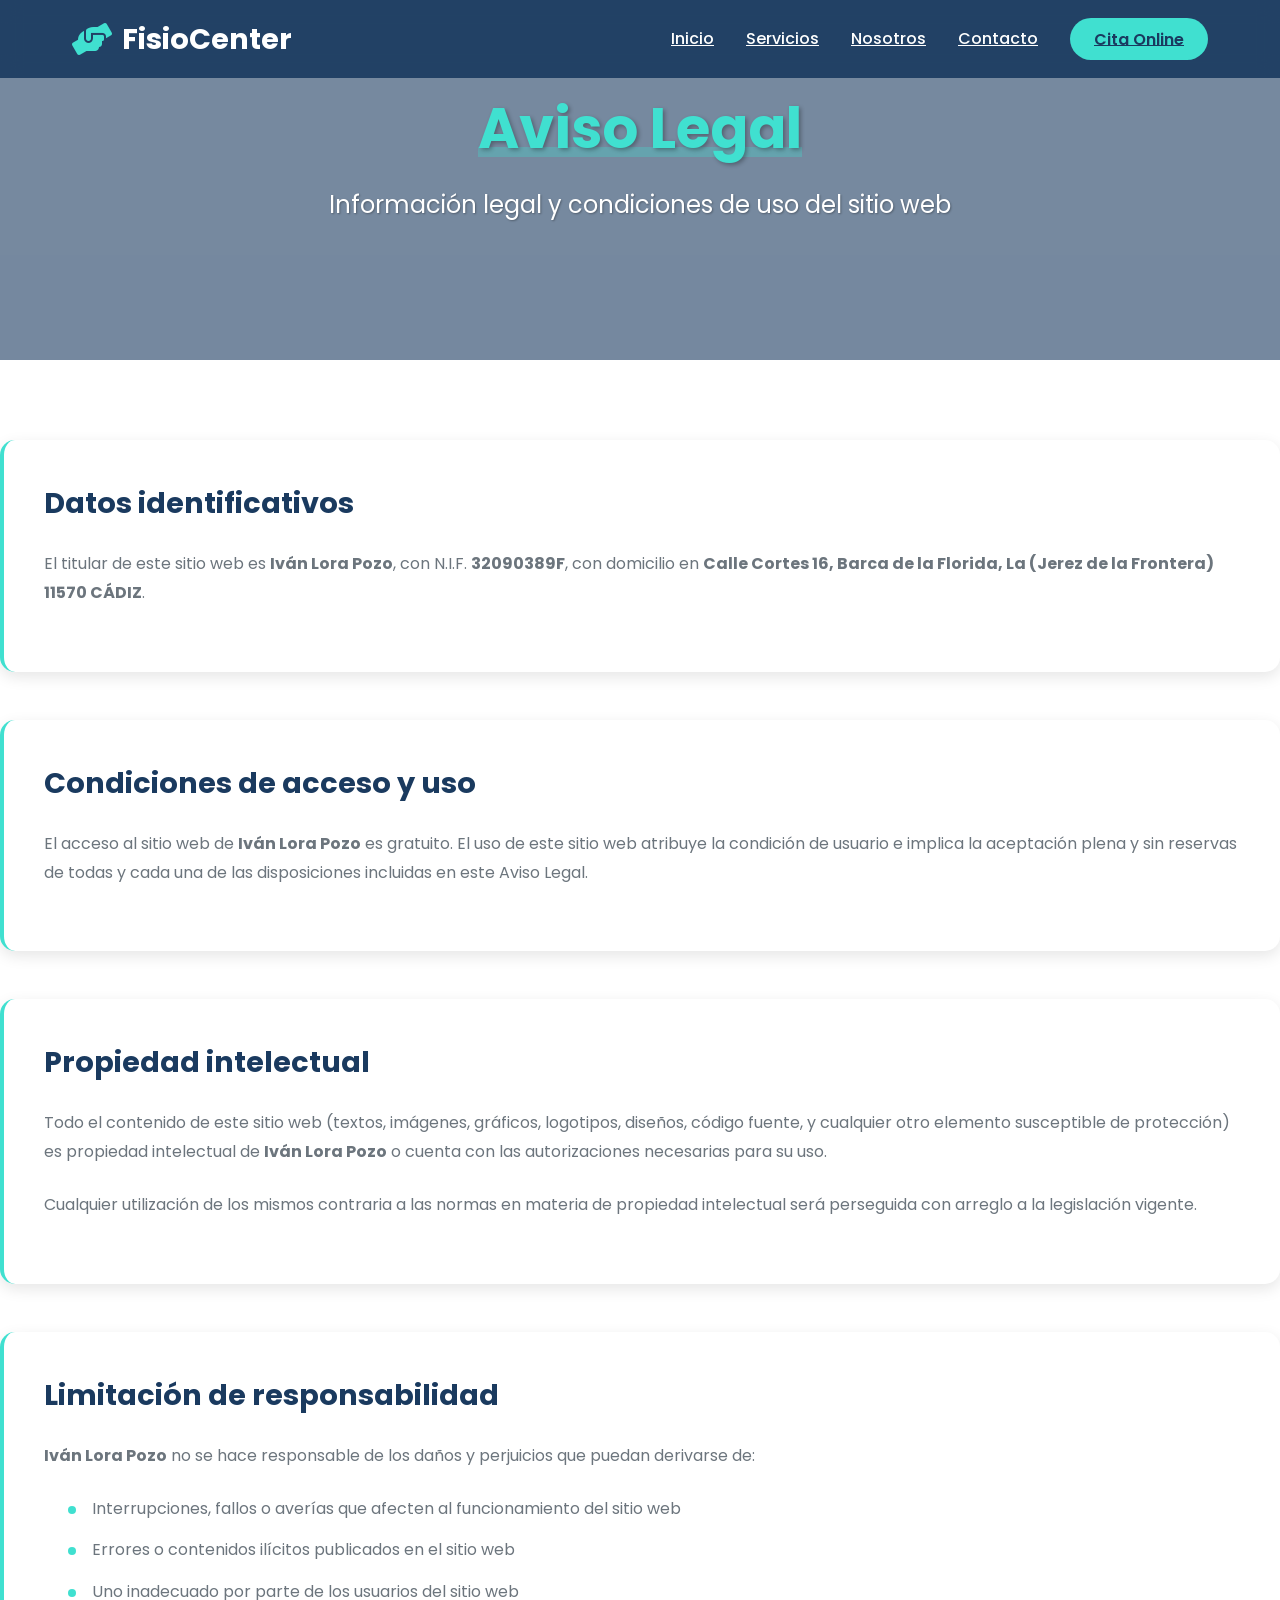
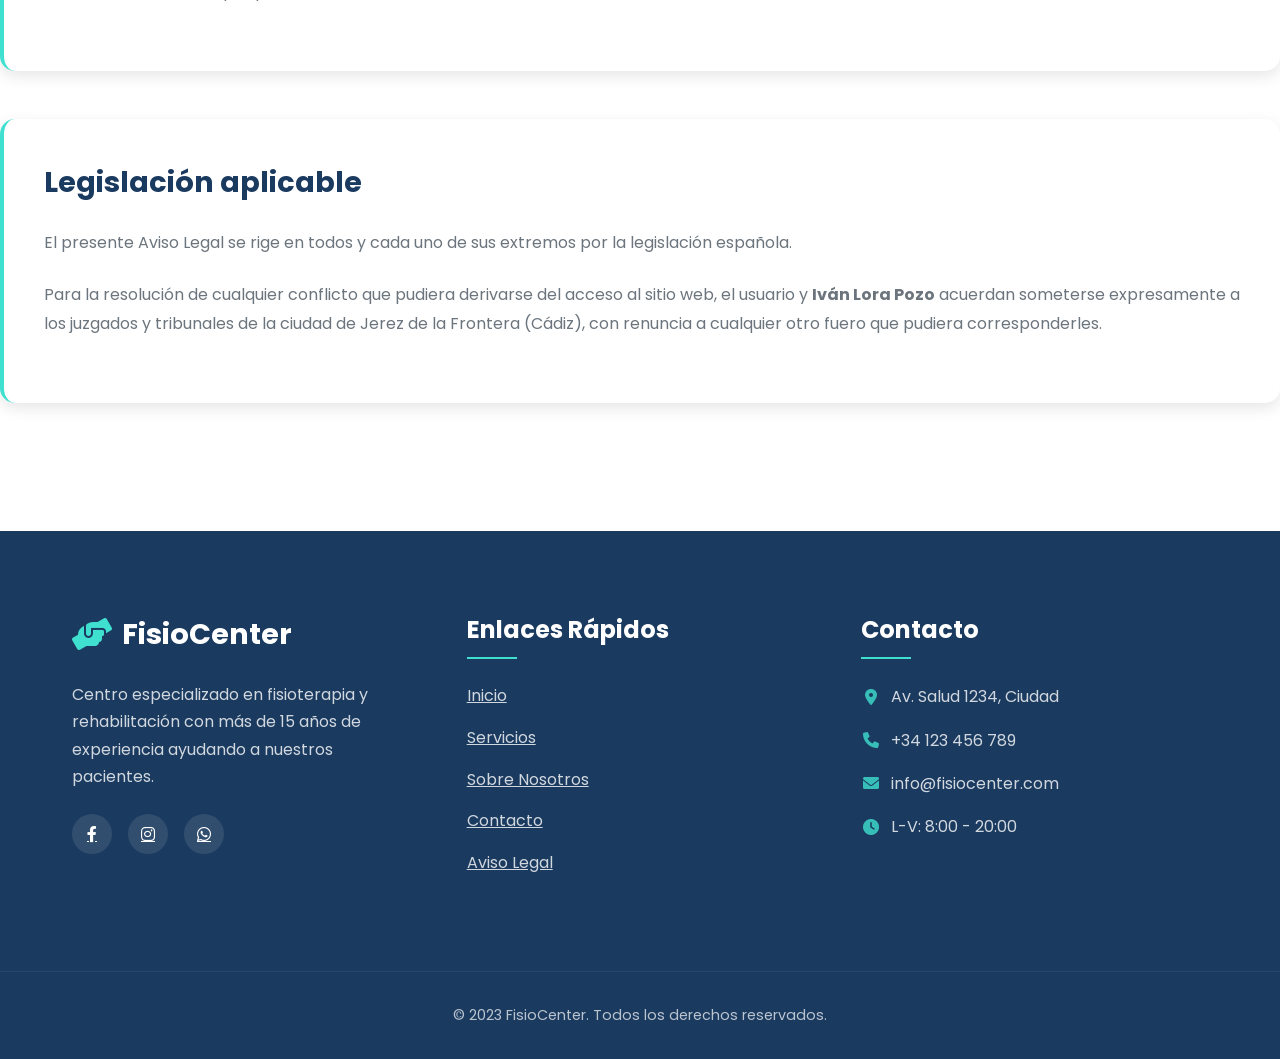
==== avisoLegal.html @ 9b80ffe2 "Add files via upload" ====
<!DOCTYPE html>
<html lang="es">
<head>
    <meta charset="UTF-8">
    <meta name="viewport" content="width=device-width, initial-scale=1.0">
    <title>Aviso Legal - FisioCenter</title>
    <link rel="stylesheet" href="styles.css">
    <link rel="stylesheet" href="legal.css">
    <link rel="stylesheet" href="https://cdnjs.cloudflare.com/ajax/libs/font-awesome/6.0.0-beta3/css/all.min.css">
    <link href="https://fonts.googleapis.com/css2?family=Poppins:wght@300;400;500;600;700&display=swap" rel="stylesheet">
</head>
<body>
    <!-- Header -->
    <header id="main-header">
        <!-- El contenido del header se carga dinámicamente con JS -->
    </header>

    <!-- Hero Section -->
    <section class="hero legal-hero">
        <div class="hero-video">
            <video autoplay muted loop>
                <source src="videos/fisio-hero.mp4" type="video/mp4">
                Tu navegador no soporta videos HTML5
            </video>
            <div class="video-overlay"></div>
        </div>
        <div class="container hero-content">
            <h1><span class="highlight">Aviso Legal</span></h1>
            <p class="hero-subtitle">Información legal y condiciones de uso del sitio web</p>
        </div>
    </section>

    <!-- Main Content -->
    <main class="legal-main">
        <div class="container">
            <section class="legal-section animate">
                <h2>Datos identificativos</h2>
                <div class="legal-content">
                    <p>El titular de este sitio web es <strong>Iván Lora Pozo</strong>, con N.I.F. <strong>32090389F</strong>, con domicilio en <strong>Calle Cortes 16, Barca de la Florida, La (Jerez de la Frontera) 11570 CÁDIZ</strong>.</p>
                </div>
            </section>

            <section class="legal-section animate delay-1">
                <h2>Condiciones de acceso y uso</h2>
                <div class="legal-content">
                    <p>El acceso al sitio web de <strong>Iván Lora Pozo</strong> es gratuito. El uso de este sitio web atribuye la condición de usuario e implica la aceptación plena y sin reservas de todas y cada una de las disposiciones incluidas en este Aviso Legal.</p>
                </div>
            </section>

            <section class="legal-section animate delay-2">
                <h2>Propiedad intelectual</h2>
                <div class="legal-content">
                    <p>Todo el contenido de este sitio web (textos, imágenes, gráficos, logotipos, diseños, código fuente, y cualquier otro elemento susceptible de protección) es propiedad intelectual de <strong>Iván Lora Pozo</strong> o cuenta con las autorizaciones necesarias para su uso.</p>
                    <p>Cualquier utilización de los mismos contraria a las normas en materia de propiedad intelectual será perseguida con arreglo a la legislación vigente.</p>
                </div>
            </section>

            <section class="legal-section animate delay-3">
                <h2>Limitación de responsabilidad</h2>
                <div class="legal-content">
                    <p><strong>Iván Lora Pozo</strong> no se hace responsable de los daños y perjuicios que puedan derivarse de:</p>
                    <ul>
                        <li>Interrupciones, fallos o averías que afecten al funcionamiento del sitio web</li>
                        <li>Errores o contenidos ilícitos publicados en el sitio web</li>
                        <li>Uno inadecuado por parte de los usuarios del sitio web</li>
                    </ul>
                </div>
            </section>

            <section class="legal-section animate delay-4">
                <h2>Legislación aplicable</h2>
                <div class="legal-content">
                    <p>El presente Aviso Legal se rige en todos y cada uno de sus extremos por la legislación española.</p>
                    <p>Para la resolución de cualquier conflicto que pudiera derivarse del acceso al sitio web, el usuario y <strong>Iván Lora Pozo</strong> acuerdan someterse expresamente a los juzgados y tribunales de la ciudad de Jerez de la Frontera (Cádiz), con renuncia a cualquier otro fuero que pudiera corresponderles.</p>
                </div>
            </section>
        </div>
    </main>

    <!-- Footer -->
    <footer id="main-footer">
        <!-- El contenido del footer se carga dinámicamente con JS -->
    </footer>

    <script src="main.js"></script>
    <script src="legal.js"></script>
</body>
</html>
---- styles.css ----
/* Estilos generales mejorados */
:root {
    --azul-profesional: #2E5A88;
    --azul-oscuro: #1A3A5F;
    --azul-turquesa: #40E0D0;
    --azul-claro: #87CEEB;
    --blanco: #FFFFFF;
    --gris-claro: #F8F9FA;
    --gris-medio: #E9ECEF;
    --texto-oscuro: #333333;
    --texto-gris: #6C757D;
    --highlight-color: #FF6B6B;
    --sombra: 0 5px 15px rgba(0, 0, 0, 0.1);
    --transicion: all 0.3s ease;
}

* {
    margin: 0;
    padding: 0;
    box-sizing: border-box;
}

body {
    font-family: 'Poppins', sans-serif;
    color: var(--texto-oscuro);
    line-height: 1.6;
    overflow-x: hidden;
}

/* Header mejorado */
header {
    background-color: rgba(26, 58, 95, 0.9);
    backdrop-filter: blur(10px);
    padding: 1rem 0;
    position: fixed;
    width: 100%;
    top: 0;
    z-index: 1000;
    transition: var(--transicion);
}

.header-container {
    display: flex;
    justify-content: space-between;
    align-items: center;
    max-width: 1200px;
    margin: 0 auto;
    padding: 0 2rem;
}

.logo {
    display: flex;
    align-items: center;
    font-size: 1.8rem;
    font-weight: 700;
    color: var(--blanco);
}

.logo i {
    color: var(--azul-turquesa);
    margin-right: 10px;
    font-size: 2rem;
}

nav ul {
    display: flex;
    list-style: none;
    align-items: center;
}

nav ul li {
    margin-left: 2rem;
}

nav ul li a {
    color: var(--blanco);
    font-weight: 500;
    transition: var(--transicion);
    position: relative;
}

nav ul li a:hover {
    color: var(--azul-turquesa);
}

.btn-nav {
    background-color: var(--azul-turquesa);
    color: var(--azul-oscuro);
    padding: 0.6rem 1.5rem;
    border-radius: 50px;
    font-weight: 600;
    transition: var(--transicion);
}

.btn-nav:hover {
    background-color: var(--blanco);
    transform: translateY(-3px);
    box-shadow: 0 5px 15px rgba(64, 224, 208, 0.4);
}

/* Hero Section Mejorada */
.hero {
    position: relative;
    height: 60vh;
    display: flex;
    align-items: center;
    color: var(--blanco);
    margin-top: 0;
    overflow: hidden;
}

.hero-video {
    position: absolute;
    top: 0;
    left: 0;
    width: 100%;
    height: 100%;
    z-index: -1;
}

.hero-video video {
    width: 100%;
    height: 100%;
    object-fit: cover;
}

.video-overlay {
    position: absolute;
    top: 0;
    left: 0;
    width: 100%;
    height: 100%;
    background: rgba(26, 58, 95, 0.6);
}

.hero-content {
    max-width: 1200px;
    margin: 0 auto;
    padding: 0 2rem;
    text-align: center;
    position: relative;
    z-index: 1;
}

.hero h1 {
    font-size: 3.5rem;
    font-weight: 700;
    margin-bottom: 1.5rem;
    line-height: 1.2;
    text-shadow: 2px 2px 4px rgba(0, 0, 0, 0.3);
}

.highlight {
    color: var(--azul-turquesa);
    position: relative;
    display: inline-block;
}

.highlight::after {
    content: '';
    position: absolute;
    bottom: 5px;
    left: 0;
    width: 100%;
    height: 10px;
    background-color: rgba(64, 224, 208, 0.3);
    z-index: -1;
}

.hero-subtitle {
    font-size: 1.5rem;
    max-width: 700px;
    margin: 0 auto 2.5rem;
    text-shadow: 1px 1px 2px rgba(0, 0, 0, 0.3);
}

.hero-buttons {
    display: flex;
    justify-content: center;
    gap: 1.5rem;
    margin-bottom: 3rem;
}

.btn {
    display: inline-block;
    padding: 1rem 2rem;
    border-radius: 50px;
    font-weight: 600;
    transition: var(--transicion);
    text-align: center;
}

.btn-primary {
    background-color: var(--azul-turquesa);
    color: var(--azul-oscuro);
    box-shadow: 0 5px 15px rgba(64, 224, 208, 0.4);
}

.btn-primary:hover {
    transform: translateY(-5px);
    box-shadow: 0 8px 25px rgba(64, 224, 208, 0.6);
}

.btn-secondary {
    background-color: transparent;
    color: var(--blanco);
    border: 2px solid var(--blanco);
}

.btn-secondary:hover {
    background-color: var(--blanco);
    color: var(--azul-oscuro);
    transform: translateY(-5px);
}

.hero-stats {
    display: flex;
    justify-content: center;
    gap: 3rem;
    margin-top: 3rem;
    flex-wrap: wrap;
}


/* Sección de Beneficios */
.benefits {
    margin: 7%;
    padding: 6rem 0;
    background-color: var(--blanco);
}

.values-grid{
    margin: 7%;
    padding-bottom: 7%;
}

.section-header {
    text-align: center;
    margin-bottom: 4rem;
}

.section-header h2 {
    font-size: 2.5rem;
    color: var(--azul-oscuro);
    margin-bottom: 1rem;
    position: relative;
    display: inline-block;
}

.section-header h2::after {
    content: '';
    position: absolute;
    bottom: -10px;
    left: 50%;
    transform: translateX(-50%);
    width: 80px;
    height: 3px;
    background-color: var(--azul-turquesa);
}

.section-header p {
    color: var(--texto-gris);
    font-size: 1.2rem;
    max-width: 700px;
    margin: 0 auto;
}

.benefits-grid {
    display: grid;
    grid-template-columns: repeat(auto-fit, minmax(250px, 1fr));
    gap: 2rem;
    max-width: 1200px;
    margin: 0 auto;
}

.benefit-card {
    background-color: var(--gris-claro);
    border-radius: 10px;
    padding: 2.5rem 2rem;
    text-align: center;
    transition: var(--transicion);
    position: relative;
    overflow: hidden;
    z-index: 1;
}

.benefit-card::before {
    content: '';
    position: absolute;
    top: 0;
    left: 0;
    width: 100%;
    height: 5px;
    background-color: var(--azul-turquesa);
    transition: var(--transicion);
}

.benefit-card:hover {
    transform: translateY(-10px);
    box-shadow: var(--sombra);
}

.benefit-card:hover::before {
    height: 100%;
    opacity: 0.1;
}

.benefit-icon {
    width: 80px;
    height: 80px;
    background-color: rgba(64, 224, 208, 0.1);
    border-radius: 50%;
    display: flex;
    align-items: center;
    justify-content: center;
    margin: 0 auto 1.5rem;
    color: var(--azul-turquesa);
    font-size: 2rem;
    transition: var(--transicion);
}

.benefit-card:hover .benefit-icon {
    background-color: var(--azul-turquesa);
    color: var(--blanco);
}

.benefit-card h3 {
    font-size: 1.5rem;
    margin-bottom: 1rem;
    color: var(--azul-oscuro);
    position: relative;
    z-index: 2;
}

.benefit-card p {
    color: var(--texto-gris);
    position: relative;
    z-index: 2;
}

/* --- Servicios --- */
.servicios {
    padding: 5rem 5%;
    max-width: 1000px;
    margin: 0 auto;
}

.service-details{
    margin: 7%;
}

.titulo-seccion {
    text-align: center;
    margin-bottom: 4rem;
}

.titulo-seccion h2 {
    font-size: 2.5rem;
    color: var(--color-primario);
    margin-bottom: 1rem;
}

.titulo-seccion h1 {
    font-size: 2.5rem;
    color: #98a6c4;
    margin-bottom: 1rem;
}


.titulo-seccion p {
    color: #666;
    max-width: 700px;
    margin: 0 auto;
}

.grid-servicios {
    display: grid;
    grid-template-columns: repeat(auto-fit, minmax(300px, 1fr));
    gap: 2rem;
}

.tarjeta-servicio {
    background: var(--blanco);
    border-radius: 10px;
    padding: 2rem;
    box-shadow: var(--sombra);
    transition: transform 0.3s;
    text-align: center;
}

.tarjeta-servicio:hover {
    transform: translateY(-10px);
}

.tarjeta-servicio i {
    font-size: 2.5rem;
    color: var(--color-secundario);
    margin-bottom: 1.5rem;
}

.tarjeta-servicio h3 {
    font-size: 1.5rem;
    margin-bottom: 1rem;
    color: var(--color-primario);
}
/* Sección CTA */
.cta-section {
    padding: 6rem 0;
    background: linear-gradient(135deg, var(--azul-oscuro), var(--azul-profesional));
    color: var(--blanco);
    text-align: center;
    position: relative;
    overflow: hidden;
}

.cta-section::before {
    content: '';
    position: absolute;
    top: -50px;
    right: -50px;
    width: 200px;
    height: 200px;
    background-color: rgba(64, 224, 208, 0.1);
    border-radius: 50%;
}

.cta-section::after {
    content: '';
    position: absolute;
    bottom: -80px;
    left: -80px;
    width: 300px;
    height: 300px;
    background-color: rgba(64, 224, 208, 0.1);
    border-radius: 50%;
}

.cta-content {
    position: relative;
    z-index: 1;
    max-width: 800px;
    margin: 0 auto;
}

.cta-section h2 {
    font-size: 2.5rem;
    margin-bottom: 1.5rem;
}

.cta-section p {
    font-size: 1.2rem;
    margin-bottom: 2.5rem;
    opacity: 0.9;
}

.btn-large {
    padding: 1.2rem 3rem;
    font-size: 1.1rem;
}

/* Footer */
footer {
    background-color: var(--azul-oscuro);
    color: var(--blanco);
    padding: 5rem 0 0;
}

.footer-content {
    display: grid;
    grid-template-columns: repeat(auto-fit, minmax(250px, 1fr));
    gap: 3rem;
    max-width: 1200px;
    margin: 0 auto;
    padding: 0 2rem;
}

.footer-section {
    margin-bottom: 2rem;
}

.footer-section.about .logo {
    font-size: 1.8rem;
    margin-bottom: 1.5rem;
    display: inline-flex;
}

.footer-section p {
    margin-bottom: 1.5rem;
    opacity: 0.8;
    line-height: 1.7;
}

.social-icons {
    display: flex;
    gap: 1rem;
}

.social-icons a {
    display: flex;
    align-items: center;
    justify-content: center;
    width: 40px;
    height: 40px;
    background-color: rgba(255, 255, 255, 0.1);
    border-radius: 50%;
    color: var(--blanco);
    transition: var(--transicion);
}

.social-icons a:hover {
    background-color: var(--azul-turquesa);
    color: var(--azul-oscuro);
    transform: translateY(-3px);
}

.footer-section h3 {
    font-size: 1.5rem;
    margin-bottom: 1.5rem;
    position: relative;
    padding-bottom: 10px;
}

.footer-section h3::after {
    content: '';
    position: absolute;
    bottom: 0;
    left: 0;
    width: 50px;
    height: 2px;
    background-color: var(--azul-turquesa);
}

.footer-section.links ul {
    list-style: none;
}

.footer-section.links li {
    margin-bottom: 1rem;
}

.footer-section.links a {
    color: var(--blanco);
    opacity: 0.8;
    transition: var(--transicion);
    display: block;
}

.footer-section.links a:hover {
    opacity: 1;
    color: var(--azul-turquesa);
    padding-left: 5px;
}

.footer-section.contact p {
    display: flex;
    align-items: center;
    margin-bottom: 1rem;
}

.footer-section.contact i {
    margin-right: 10px;
    color: var(--azul-turquesa);
    width: 20px;
    text-align: center;
}

.copyright {
    text-align: center;
    padding: 2rem 0;
    margin-top: 3rem;
    border-top: 1px solid rgba(255, 255, 255, 0.1);
    font-size: 0.9rem;
    opacity: 0.7;
}

/* Efectos de Animación */
@keyframes fadeIn {
    from { opacity: 0; transform: translateY(20px); }
    to { opacity: 1; transform: translateY(0); }
}

.animate {
    animation: fadeIn 1s ease forwards;
}

.delay-1 { animation-delay: 0.2s; }
.delay-2 { animation-delay: 0.4s; }
.delay-3 { animation-delay: 0.6s; }

/* Responsive Design */
@media (max-width: 992px) {
    .hero h1 {
        font-size: 2.8rem;
    }
    
    .hero-buttons {
        flex-direction: column;
        align-items: center;
        gap: 1rem;
    }
    
    .btn {
        width: 80%;
        max-width: 300px;
    }
}

@media (max-width: 768px) {
    .header-container {
        flex-direction: column;
        padding: 1rem;
    }
    
    nav ul {
        margin-top: 1rem;
        flex-wrap: wrap;
        justify-content: center;
    }
    
    nav ul li {
        margin: 0.5rem;
    }
    
    .hero h1 {
        font-size: 2.2rem;
    }
    
    .hero-subtitle {
        font-size: 1.2rem;
    }
    
    .stat-item {
        min-width: 120px;
        padding: 1rem;
    }
    
    .stat-number {
        font-size: 2rem;
    }
}

@media (max-width: 576px) {
    .hero {
        height: auto;
        padding: 8rem 0 4rem;
    }
    
    .hero h1 {
        font-size: 1.8rem;
    }
    
    .section-header h2 {
        font-size: 2rem;
    }
    
    .testimonial-card {
        padding: 2rem 1.5rem;
    }
    
    .cta-section h2 {
        font-size: 2rem;
    }
}
---- legal.css ----
/* Estilos específicos para la página de Aviso Legal */
.legal-hero {
    height: 40vh;
}

.legal-main {
    padding: 5rem 0;
}

.legal-section {
    margin-bottom: 3rem;
    background-color: var(--blanco);
    padding: 2.5rem;
    border-radius: 15px;
    box-shadow: var(--sombra);
    border-left: 4px solid var(--azul-turquesa);
}

.legal-section h2 {
    color: var(--azul-oscuro);
    margin-bottom: 1.5rem;
    font-size: 1.8rem;
}

.legal-content {
    color: var(--texto-gris);
    line-height: 1.8;
}

.legal-content p {
    margin-bottom: 1.5rem;
}

.legal-content ul {
    list-style: none;
    margin: 1.5rem 0;
    padding-left: 1.5rem;
}

.legal-content li {
    position: relative;
    margin-bottom: 0.8rem;
    padding-left: 1.5rem;
}

.legal-content li::before {
    content: "";
    position: absolute;
    left: 0;
    top: 0.7rem;
    width: 8px;
    height: 8px;
    background-color: var(--azul-turquesa);
    border-radius: 50%;
}

/* Responsive */
@media (max-width: 768px) {
    .legal-section {
        padding: 1.5rem;
    }
    
    .legal-section h2 {
        font-size: 1.5rem;
    }
}

@media (max-width: 576px) {
    .legal-hero {
        height: 30vh;
    }
    
    .legal-main {
        padding: 3rem 0;
    }
}
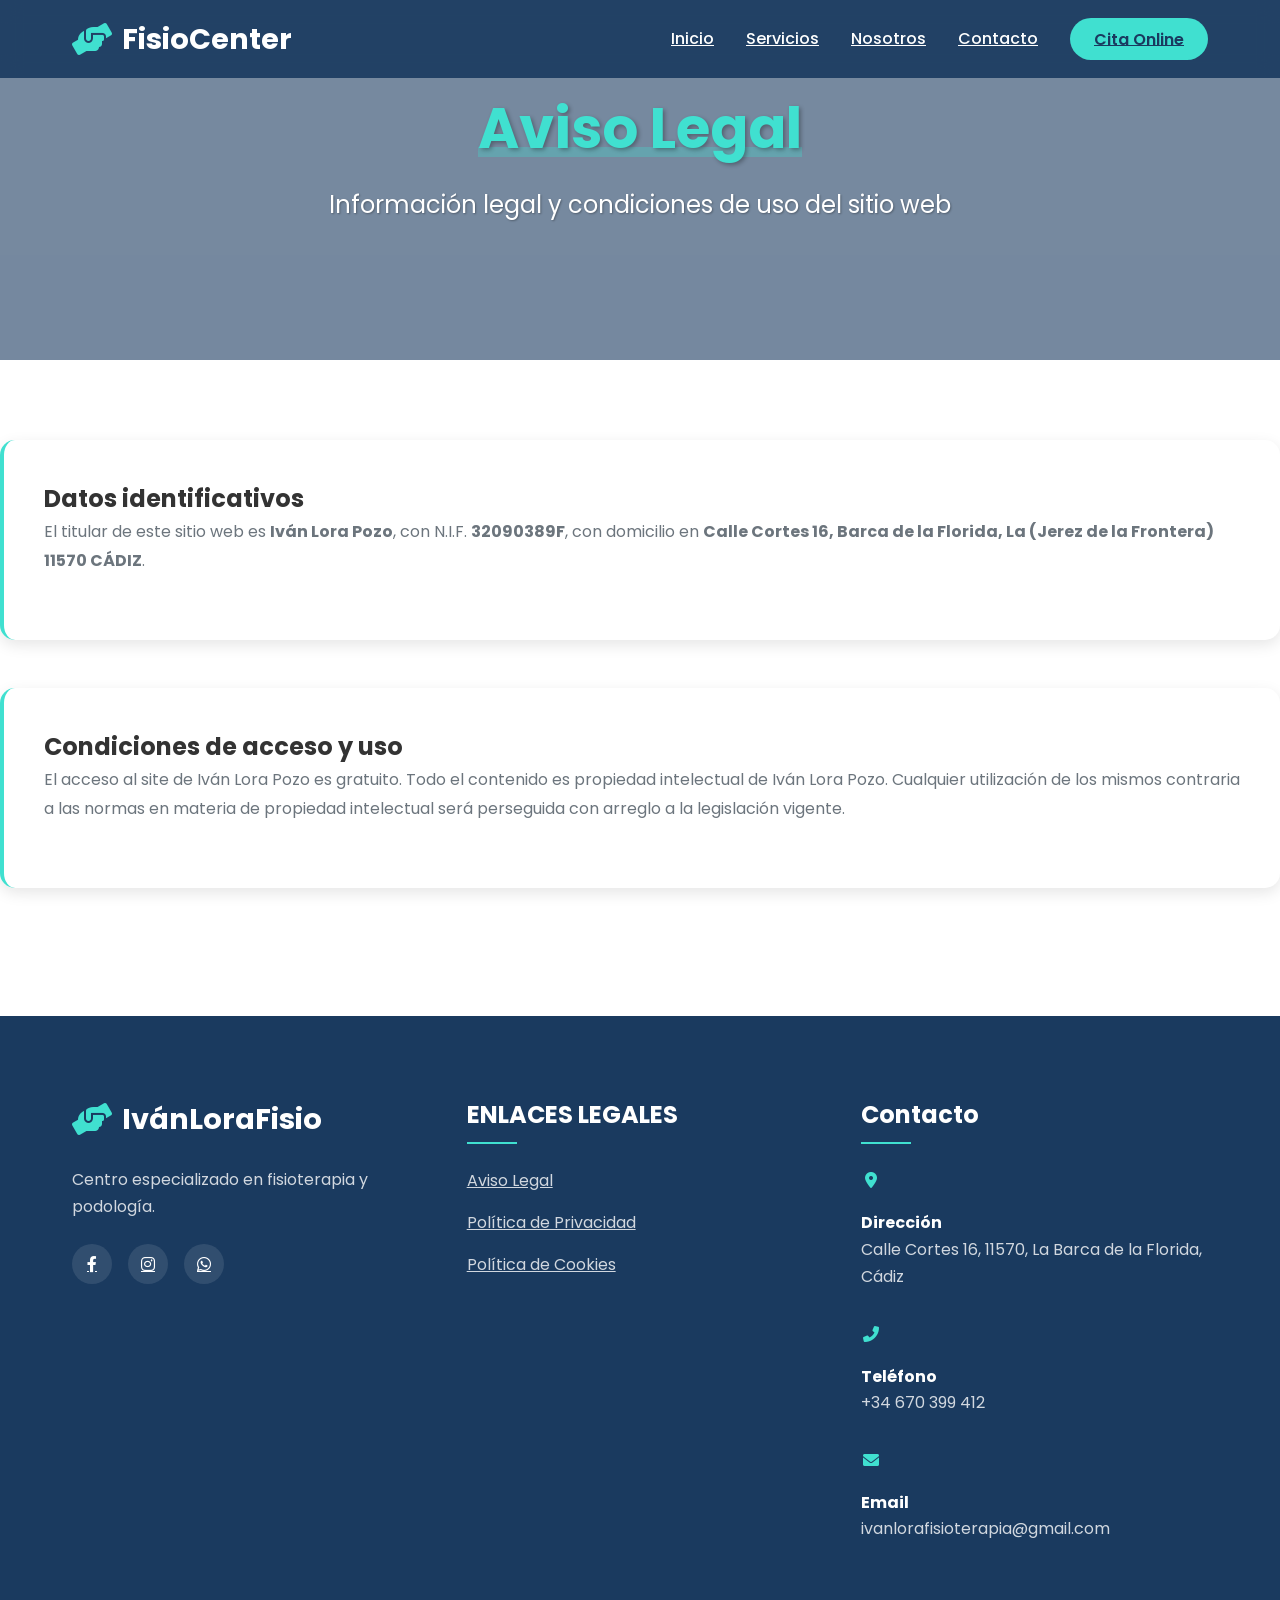
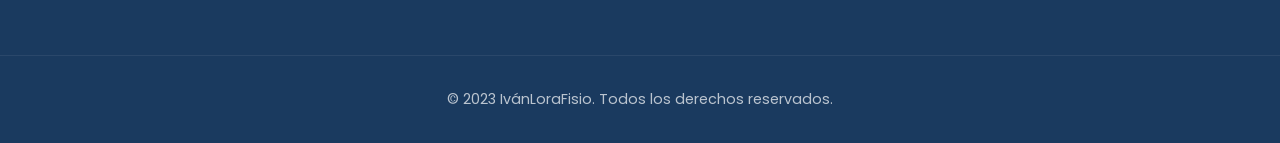
==== commit 054f72b1: "cambios" ====
--- a/avisoLegal.html
+++ b/avisoLegal.html
@@ -43,45 +43,69 @@
             <section class="legal-section animate delay-1">
                 <h2>Condiciones de acceso y uso</h2>
                 <div class="legal-content">
-                    <p>El acceso al sitio web de <strong>Iván Lora Pozo</strong> es gratuito. El uso de este sitio web atribuye la condición de usuario e implica la aceptación plena y sin reservas de todas y cada una de las disposiciones incluidas en este Aviso Legal.</p>
+                    <p>El acceso al site de Iván Lora Pozo es gratuito. Todo el contenido es propiedad intelectual de Iván Lora Pozo. Cualquier utilización de los mismos contraria a las normas en materia de propiedad intelectual será perseguida con arreglo a la legislación vigente.</p>
                 </div>
             </section>
 
-            <section class="legal-section animate delay-2">
-                <h2>Propiedad intelectual</h2>
-                <div class="legal-content">
-                    <p>Todo el contenido de este sitio web (textos, imágenes, gráficos, logotipos, diseños, código fuente, y cualquier otro elemento susceptible de protección) es propiedad intelectual de <strong>Iván Lora Pozo</strong> o cuenta con las autorizaciones necesarias para su uso.</p>
-                    <p>Cualquier utilización de los mismos contraria a las normas en materia de propiedad intelectual será perseguida con arreglo a la legislación vigente.</p>
+        
+    </main>
+
+     <!-- Footer -->
+     <footer>
+        <div class="container">
+            <div class="footer-content">
+                <div class="footer-section about">
+                    <div class="logo">
+                        <i class="fas fa-hands-helping"></i>
+                        <span>IvánLoraFisio</span>
+                    </div>
+                    <p>Centro especializado en fisioterapia y podología.</p>
+                    <div class="social-icons">
+                        <a href="#"><i class="fab fa-facebook-f"></i></a>
+                        <a href="#"><i class="fab fa-instagram"></i></a>
+                        <a href="#"><i class="fab fa-whatsapp"></i></a>
+                    </div>
                 </div>
-            </section>
-
-            <section class="legal-section animate delay-3">
-                <h2>Limitación de responsabilidad</h2>
-                <div class="legal-content">
-                    <p><strong>Iván Lora Pozo</strong> no se hace responsable de los daños y perjuicios que puedan derivarse de:</p>
+                <div class="footer-section links">
+                    <h3>ENLACES LEGALES</h3>
                     <ul>
-                        <li>Interrupciones, fallos o averías que afecten al funcionamiento del sitio web</li>
-                        <li>Errores o contenidos ilícitos publicados en el sitio web</li>
-                        <li>Uno inadecuado por parte de los usuarios del sitio web</li>
+                        <li><a href="avisoLegal.html">Aviso Legal</a></li>
+                        <li><a href="servicios.html">Política de Privacidad</a></li>
+                        <li><a href="nosotros.html">Política de Cookies</a></li>
                     </ul>
                 </div>
-            </section>
-
-            <section class="legal-section animate delay-4">
-                <h2>Legislación aplicable</h2>
-                <div class="legal-content">
-                    <p>El presente Aviso Legal se rige en todos y cada uno de sus extremos por la legislación española.</p>
-                    <p>Para la resolución de cualquier conflicto que pudiera derivarse del acceso al sitio web, el usuario y <strong>Iván Lora Pozo</strong> acuerdan someterse expresamente a los juzgados y tribunales de la ciudad de Jerez de la Frontera (Cádiz), con renuncia a cualquier otro fuero que pudiera corresponderles.</p>
+                <div class="footer-section contact">
+                    <h3>Contacto</h3>
+                <div class="detalle-contacto">
+                    <i class="fas fa-map-marker-alt"></i>
+                    <p>
+                        <h4>Dirección</h4>
+                        <p>Calle Cortes 16, 11570, La Barca de la Florida, Cádiz</p>
+                    </p>
                 </div>
-            </section>
+                <div class="detalle-contacto">
+                    <i class="fas fa-phone-alt"></i>
+                    <p>
+                        <h4>Teléfono</h4>
+                        <p>+34 670 399 412</p>
+                    </p>
+                </div>
+                <div class="detalle-contacto">
+                    <i class="fas fa-envelope"></i>
+                    <p>
+                        <h4>Email</h4>
+                        <p>ivanlorafisioterapia@gmail.com</p>
+                    </p>
+                </div>
+                </div>
+            </div>
+            <div class="copyright">
+                <p>&copy; 2023 IvánLoraFisio. Todos los derechos reservados.</p>
+            </div>
         </div>
-    </main>
-
-    <!-- Footer -->
-    <footer id="main-footer">
-        <!-- El contenido del footer se carga dinámicamente con JS -->
     </footer>
 
+    <script src="js/main.js"></script>
     <script src="main.js"></script>
     <script src="legal.js"></script>
 </body>
--- a/legal.css
+++ b/legal.css
@@ -14,12 +14,6 @@
     border-radius: 15px;
     box-shadow: var(--sombra);
     border-left: 4px solid var(--azul-turquesa);
-}
-
-.legal-section h2 {
-    color: var(--azul-oscuro);
-    margin-bottom: 1.5rem;
-    font-size: 1.8rem;
 }
 
 .legal-content {
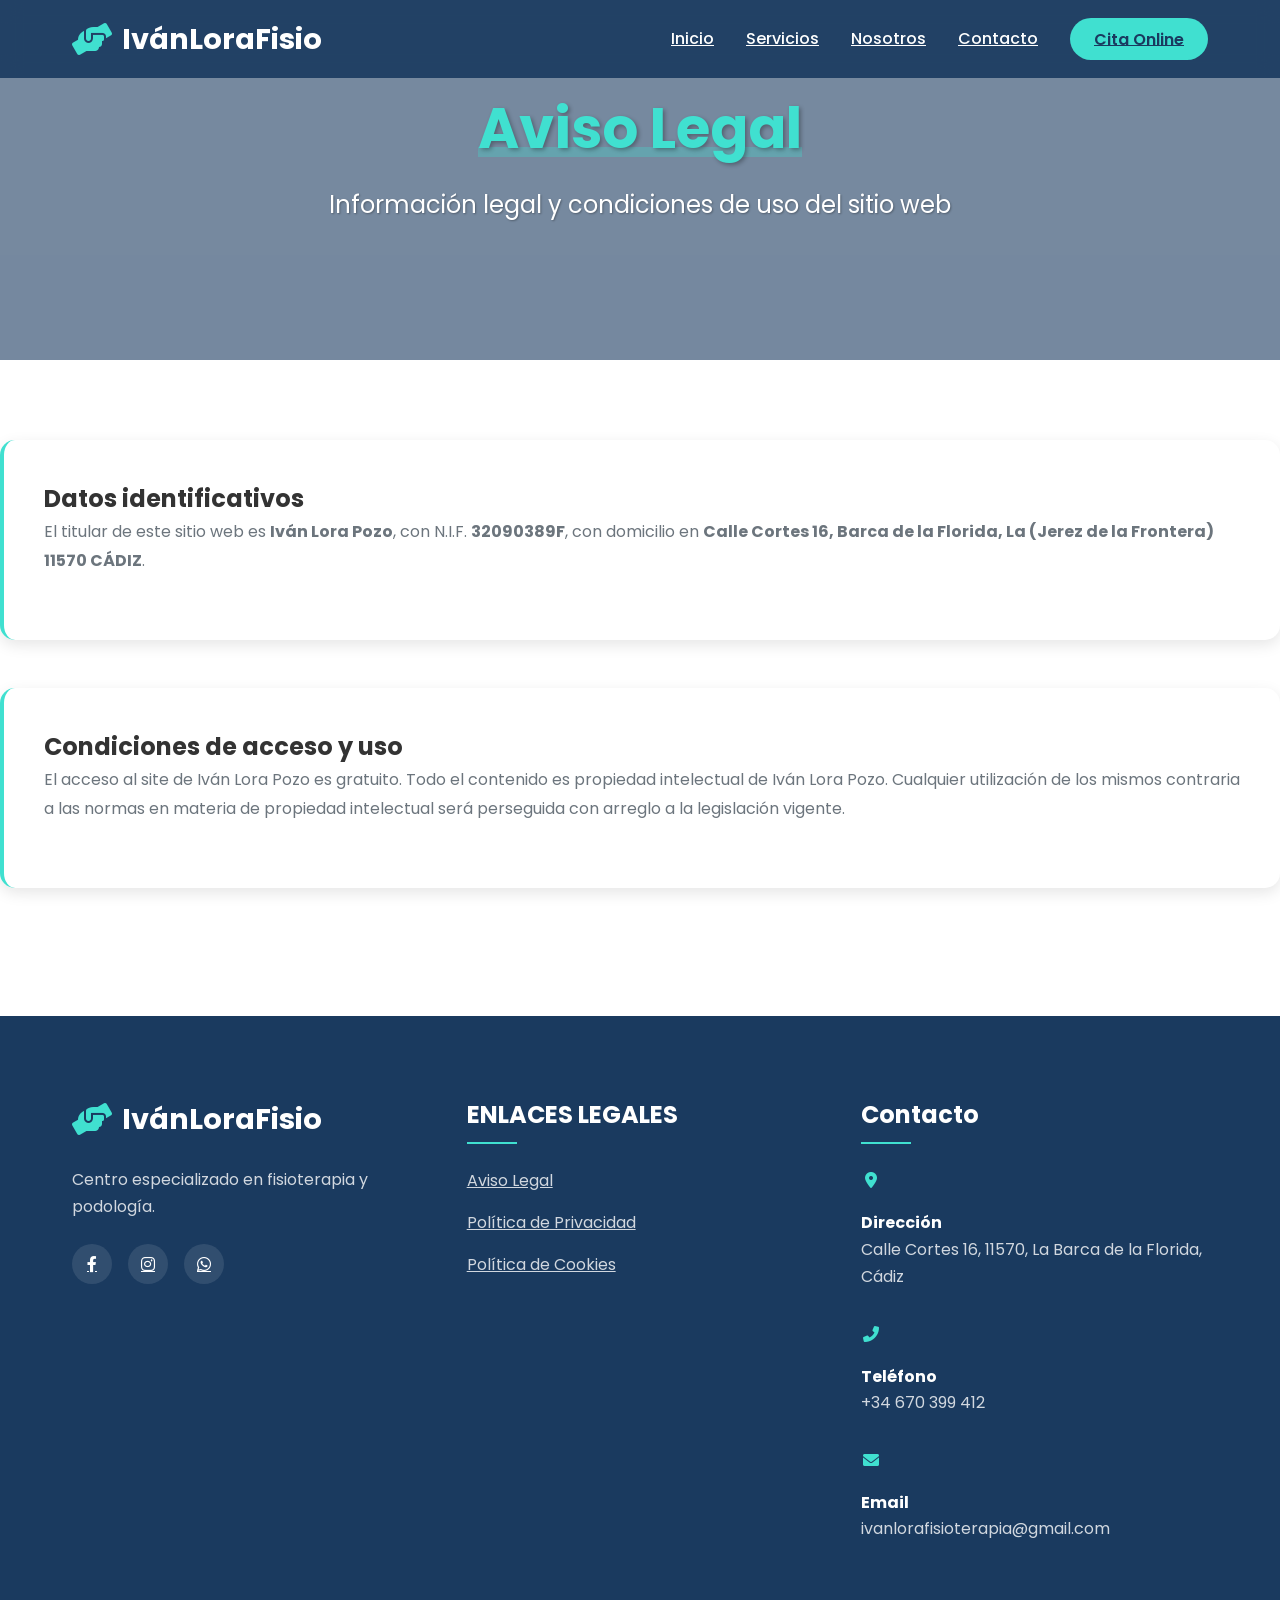
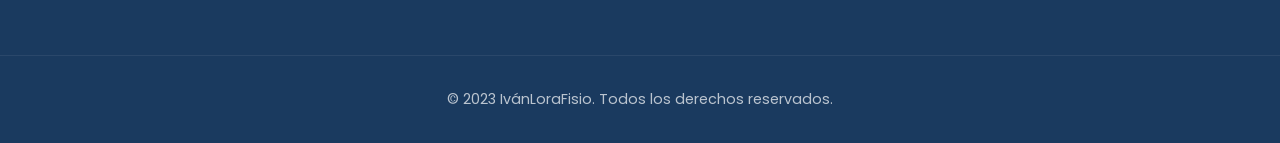
==== commit b4f9005c: "cambios" ====
--- a/avisoLegal.html
+++ b/avisoLegal.html
@@ -6,6 +6,7 @@
     <title>Aviso Legal - FisioCenter</title>
     <link rel="stylesheet" href="styles.css">
     <link rel="stylesheet" href="legal.css">
+    <link rel="icon" href="Icono.jpg" type="image/x-icon">
     <link rel="stylesheet" href="https://cdnjs.cloudflare.com/ajax/libs/font-awesome/6.0.0-beta3/css/all.min.css">
     <link href="https://fonts.googleapis.com/css2?family=Poppins:wght@300;400;500;600;700&display=swap" rel="stylesheet">
 </head>
@@ -43,7 +44,8 @@
             <section class="legal-section animate delay-1">
                 <h2>Condiciones de acceso y uso</h2>
                 <div class="legal-content">
-                    <p>El acceso al site de Iván Lora Pozo es gratuito. Todo el contenido es propiedad intelectual de Iván Lora Pozo. Cualquier utilización de los mismos contraria a las normas en materia de propiedad intelectual será perseguida con arreglo a la legislación vigente.</p>
+                    <p>El acceso al site de Iván Lora Pozo es gratuito. Todo el contenido es propiedad intelectual de Iván Lora Pozo. Cualquier utilización de los mismos contraria a las normas en materia de propiedad 
+                        intelectual será perseguida con arreglo a la legislación vigente.</p>
                 </div>
             </section>
 
@@ -70,8 +72,8 @@
                     <h3>ENLACES LEGALES</h3>
                     <ul>
                         <li><a href="avisoLegal.html">Aviso Legal</a></li>
-                        <li><a href="servicios.html">Política de Privacidad</a></li>
-                        <li><a href="nosotros.html">Política de Cookies</a></li>
+                        <li><a href="privacidad.html">Política de Privacidad</a></li>
+                        <li><a href="cookies.html">Política de Cookies</a></li>
                     </ul>
                 </div>
                 <div class="footer-section contact">
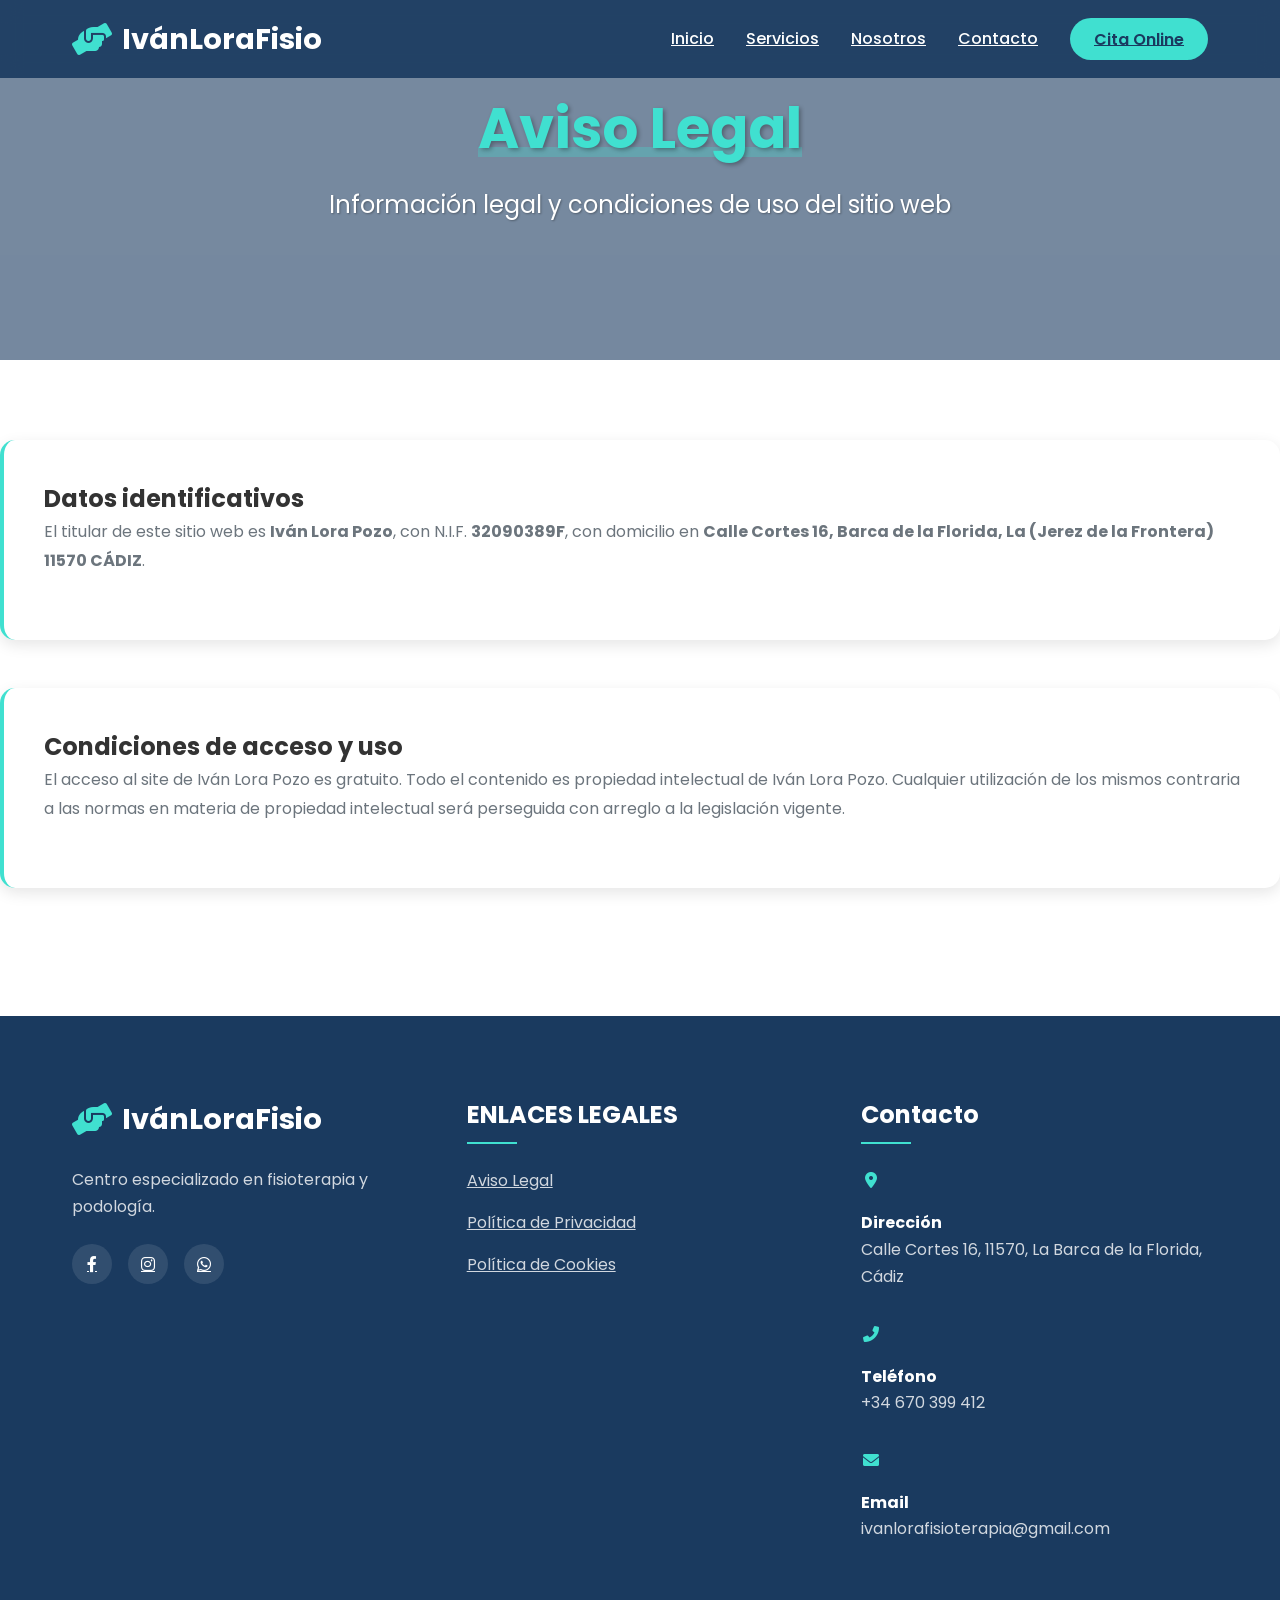
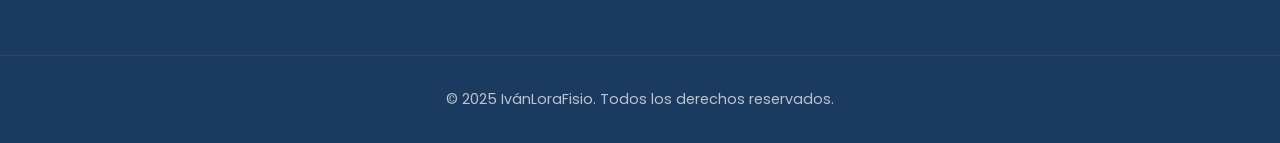
==== commit 9dc13fee: "cambios" ====
--- a/avisoLegal.html
+++ b/avisoLegal.html
@@ -3,7 +3,7 @@
 <head>
     <meta charset="UTF-8">
     <meta name="viewport" content="width=device-width, initial-scale=1.0">
-    <title>Aviso Legal - FisioCenter</title>
+    <title>Aviso Legal - IvánLoraFisio</title>
     <link rel="stylesheet" href="styles.css">
     <link rel="stylesheet" href="legal.css">
     <link rel="icon" href="Icono.jpg" type="image/x-icon">
@@ -102,7 +102,7 @@
                 </div>
             </div>
             <div class="copyright">
-                <p>&copy; 2023 IvánLoraFisio. Todos los derechos reservados.</p>
+                <p>&copy; 2025 IvánLoraFisio. Todos los derechos reservados.</p>
             </div>
         </div>
     </footer>
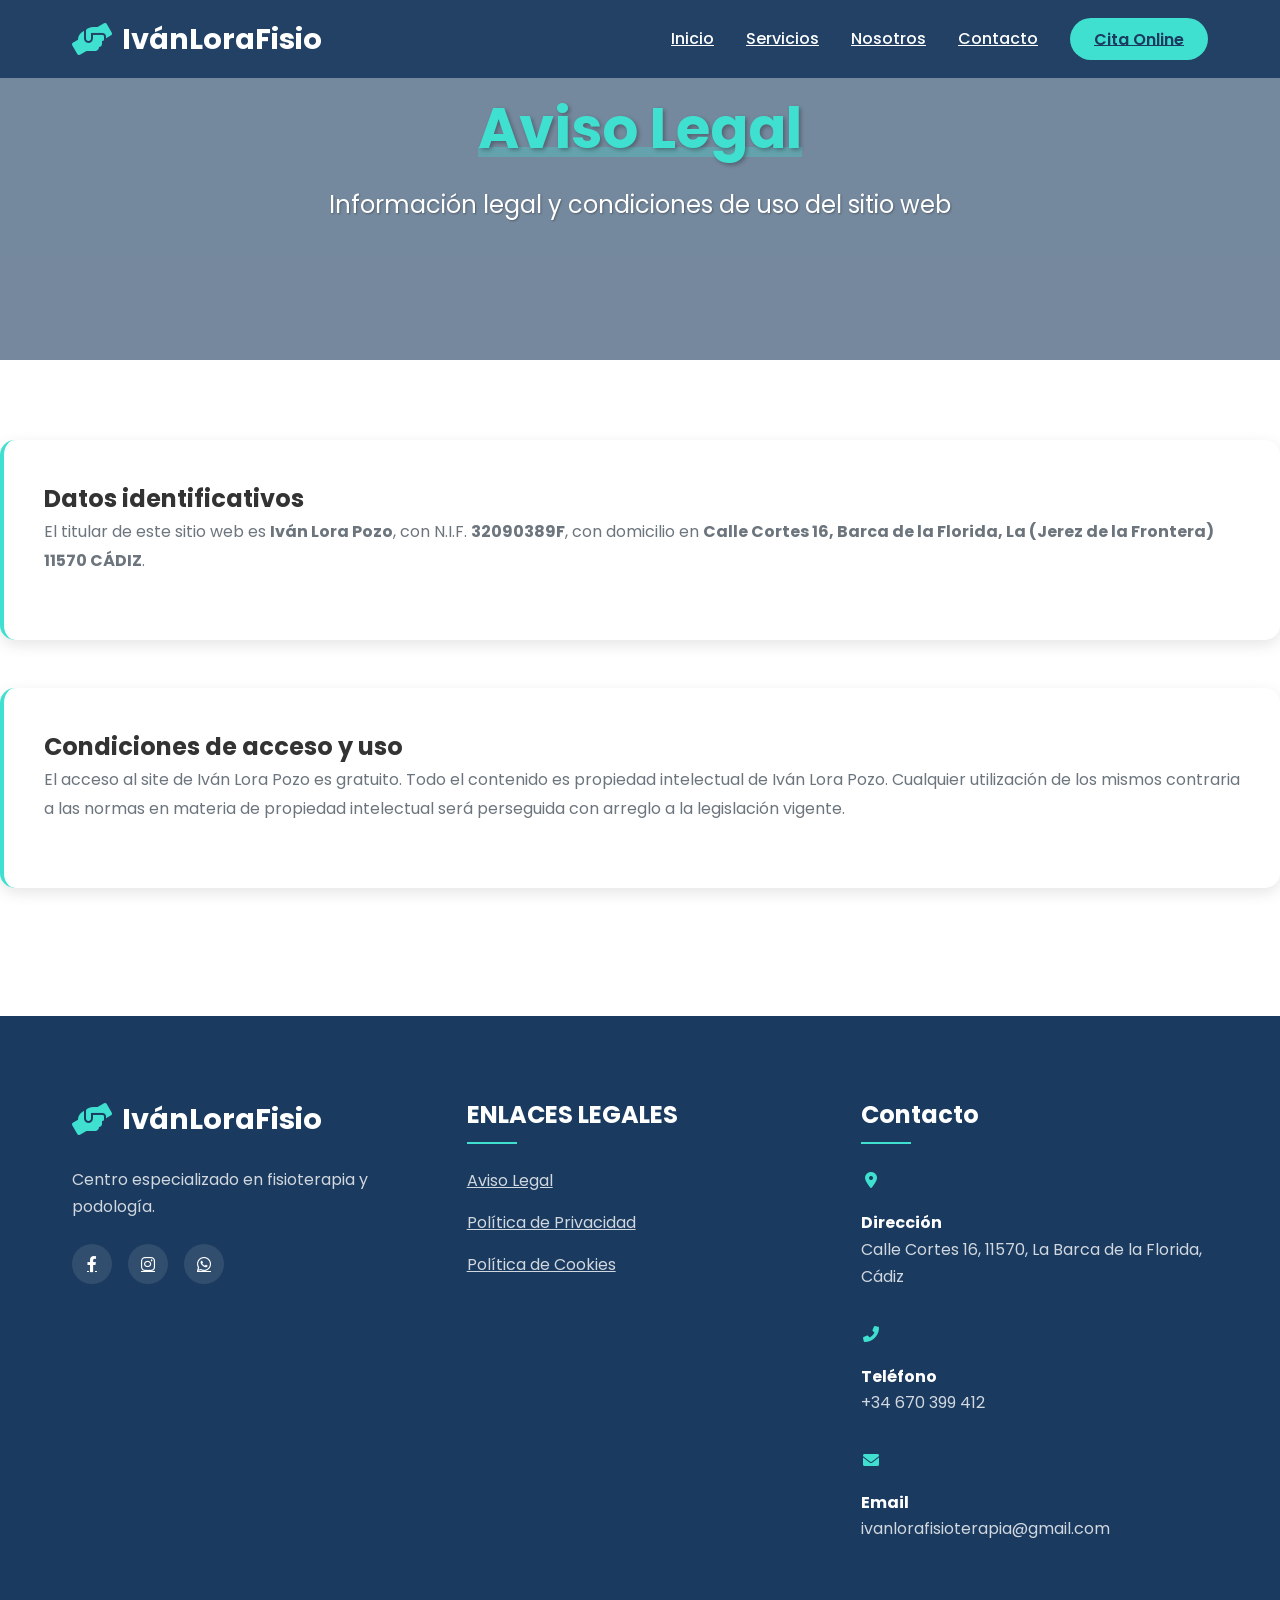
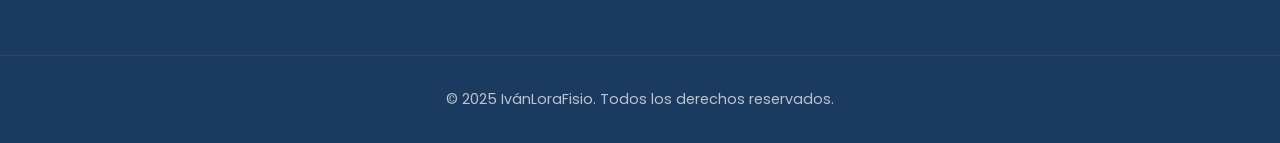
==== commit f202979c: "video" ====
--- a/avisoLegal.html
+++ b/avisoLegal.html
@@ -18,12 +18,6 @@
 
     <!-- Hero Section -->
     <section class="hero legal-hero">
-        <div class="hero-video">
-            <video autoplay muted loop>
-                <source src="videos/fisio-hero.mp4" type="video/mp4">
-                Tu navegador no soporta videos HTML5
-            </video>
-            <div class="video-overlay"></div>
         </div>
         <div class="container hero-content">
             <h1><span class="highlight">Aviso Legal</span></h1>
--- a/styles.css
+++ b/styles.css
@@ -37,6 +37,7 @@
     top: 0;
     z-index: 1000;
     transition: var(--transicion);
+    object-fit: cover;
 }
 
 .header-container {
@@ -107,33 +108,12 @@
     color: var(--blanco);
     margin-top: 0;
     overflow: hidden;
-}
-
-.hero-video {
-    position: absolute;
-    top: 0;
-    left: 0;
-    width: 100%;
-    height: 100%;
-    z-index: -1;
-}
-
-.hero-video video {
-    width: 100%;
-    height: 100%;
-    object-fit: cover;
-}
-
-.video-overlay {
-    position: absolute;
-    top: 0;
-    left: 0;
-    width: 100%;
-    height: 100%;
-    background: rgba(26, 58, 95, 0.6);
-}
+    background-color: rgba(102, 124, 148, 0.9) ;
+}
+
 
 .hero-content {
+
     max-width: 1200px;
     margin: 0 auto;
     padding: 0 2rem;
